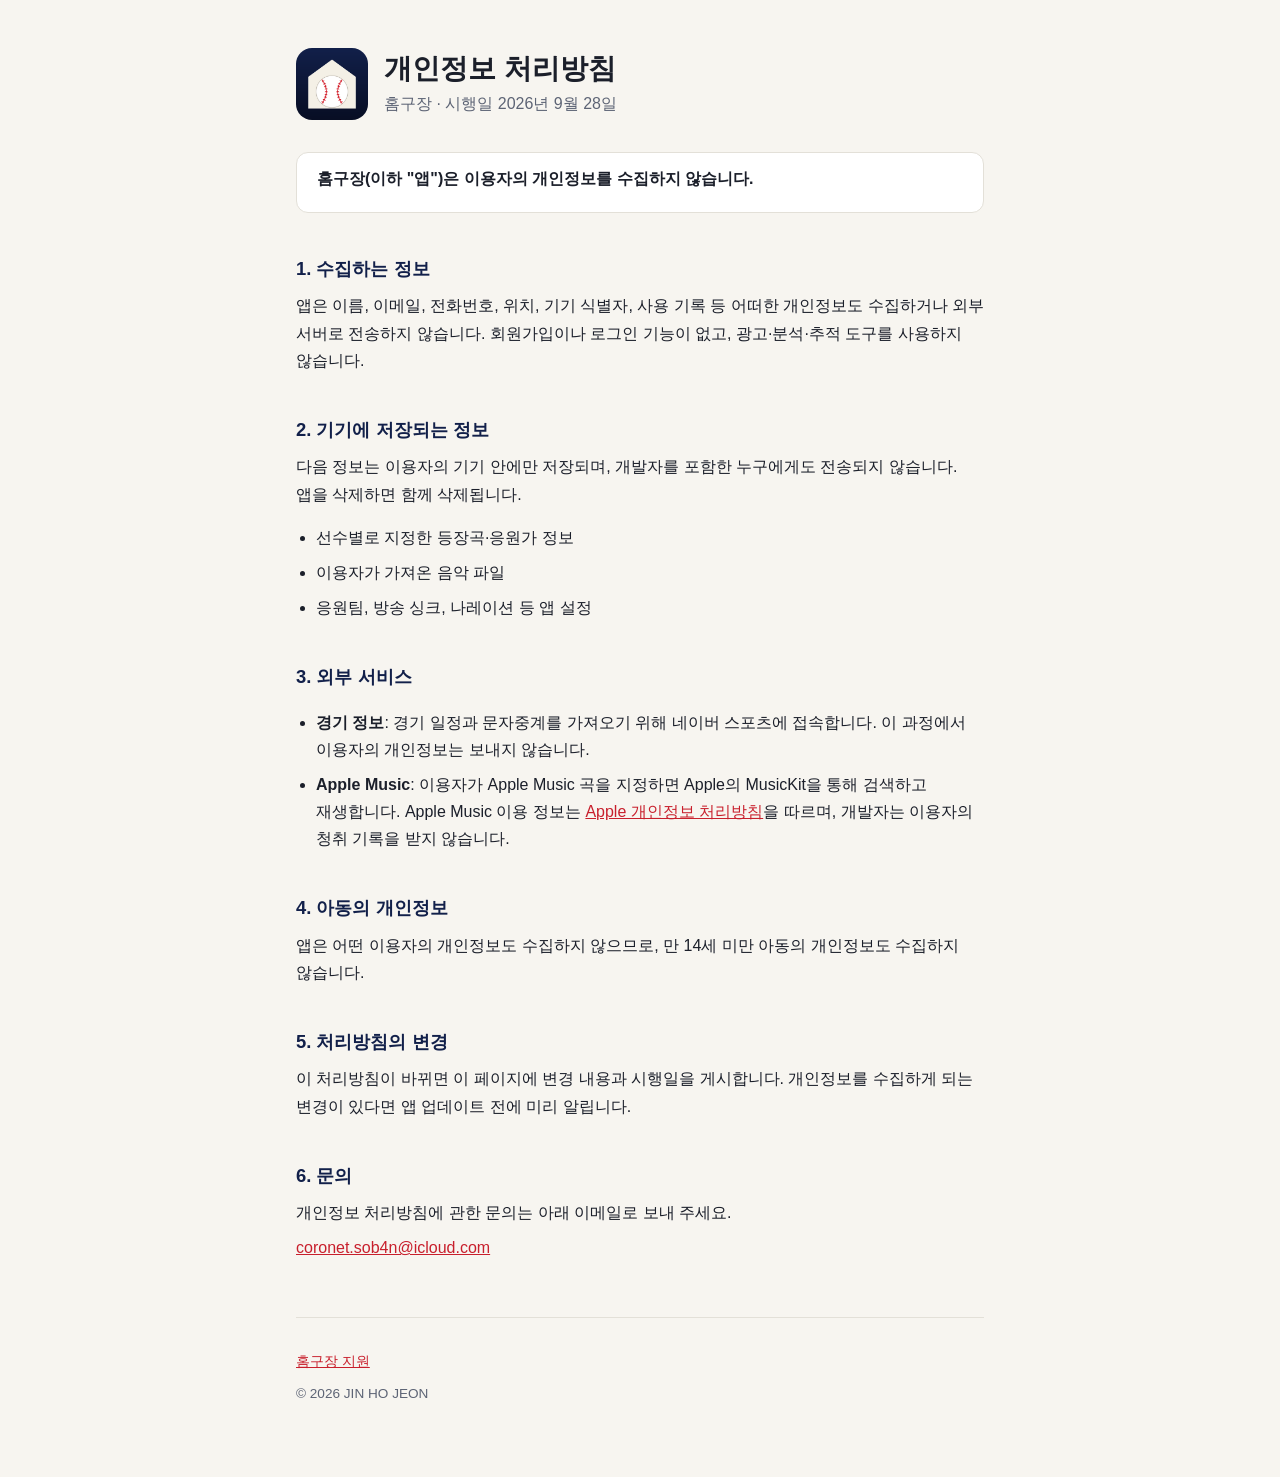
==== docs/privacy/index.html @ d22e084c "Add support and privacy policy pages for GitHub Pages Static pages under docs/ for the App Store sup" ====
<!doctype html>
<html lang="ko">
<head>
  <meta charset="utf-8">
  <meta name="viewport" content="width=device-width, initial-scale=1">
  <title>홈구장 개인정보 처리방침</title>
  <meta name="description" content="홈구장 앱의 개인정보 처리방침입니다. 홈구장은 이용자의 개인정보를 수집하지 않습니다.">
  <link rel="icon" href="../icon.png">
  <link rel="stylesheet" href="../style.css">
</head>
<body>
  <main>
    <header class="app">
      <img src="../icon.png" alt="홈구장 앱 아이콘">
      <div>
        <h1>개인정보 처리방침</h1>
        <p>홈구장 · 시행일 2026년 9월 28일</p>
      </div>
    </header>

    <div class="card">
      <p><strong>홈구장(이하 "앱")은 이용자의 개인정보를 수집하지 않습니다.</strong></p>
    </div>

    <h2>1. 수집하는 정보</h2>
    <p>앱은 이름, 이메일, 전화번호, 위치, 기기 식별자, 사용 기록 등 어떠한 개인정보도 수집하거나 외부 서버로 전송하지 않습니다. 회원가입이나 로그인 기능이 없고, 광고·분석·추적 도구를 사용하지 않습니다.</p>

    <h2>2. 기기에 저장되는 정보</h2>
    <p>다음 정보는 이용자의 기기 안에만 저장되며, 개발자를 포함한 누구에게도 전송되지 않습니다. 앱을 삭제하면 함께 삭제됩니다.</p>
    <ul>
      <li>선수별로 지정한 등장곡·응원가 정보</li>
      <li>이용자가 가져온 음악 파일</li>
      <li>응원팀, 방송 싱크, 나레이션 등 앱 설정</li>
    </ul>

    <h2>3. 외부 서비스</h2>
    <ul>
      <li><strong>경기 정보</strong>: 경기 일정과 문자중계를 가져오기 위해 네이버 스포츠에 접속합니다. 이 과정에서 이용자의 개인정보는 보내지 않습니다.</li>
      <li><strong>Apple Music</strong>: 이용자가 Apple Music 곡을 지정하면 Apple의 MusicKit을 통해 검색하고 재생합니다. Apple Music 이용 정보는 <a href="https://www.apple.com/kr/legal/privacy/">Apple 개인정보 처리방침</a>을 따르며, 개발자는 이용자의 청취 기록을 받지 않습니다.</li>
    </ul>

    <h2>4. 아동의 개인정보</h2>
    <p>앱은 어떤 이용자의 개인정보도 수집하지 않으므로, 만 14세 미만 아동의 개인정보도 수집하지 않습니다.</p>

    <h2>5. 처리방침의 변경</h2>
    <p>이 처리방침이 바뀌면 이 페이지에 변경 내용과 시행일을 게시합니다. 개인정보를 수집하게 되는 변경이 있다면 앱 업데이트 전에 미리 알립니다.</p>

    <h2>6. 문의</h2>
    <p>개인정보 처리방침에 관한 문의는 아래 이메일로 보내 주세요.</p>
    <p><a href="mailto:coronet.sob4n@icloud.com">coronet.sob4n@icloud.com</a></p>

    <footer>
      <nav class="links">
        <a href="../">홈구장 지원</a>
      </nav>
      <p>© 2026 JIN HO JEON</p>
    </footer>
  </main>
</body>
</html>
---- docs/style.css ----
:root {
  --bg: #f7f5f0;
  --surface: #ffffff;
  --text: #1b1f2a;
  --muted: #5d6475;
  --line: #e3e0d8;
  --accent: #c81f2c;
  --navy: #12204a;
}

@media (prefers-color-scheme: dark) {
  :root {
    --bg: #0b1024;
    --surface: #141b36;
    --text: #eceef4;
    --muted: #a3a9ba;
    --line: #262f52;
    --accent: #ff5a66;
    --navy: #c9d3f5;
  }
}

* { box-sizing: border-box; }

body {
  margin: 0;
  background: var(--bg);
  color: var(--text);
  font-family: -apple-system, BlinkMacSystemFont, "Apple SD Gothic Neo", "Noto Sans KR", sans-serif;
  line-height: 1.7;
  word-break: keep-all;
  overflow-wrap: anywhere;
}

main {
  max-width: 720px;
  margin: 0 auto;
  padding: 48px 16px 64px;
}

header.app {
  display: flex;
  align-items: center;
  gap: 16px;
  margin-bottom: 32px;
}

header.app img {
  width: 72px;
  height: 72px;
  border-radius: 16px;
  flex: none;
}

header.app h1 {
  margin: 0;
  font-size: 1.75rem;
  line-height: 1.3;
}

header.app p {
  margin: 2px 0 0;
  color: var(--muted);
}

h2 {
  margin: 40px 0 8px;
  font-size: 1.15rem;
  color: var(--navy);
}

p, li { margin: 8px 0; }

ul { padding-left: 1.25rem; }

a { color: var(--accent); }

.card {
  background: var(--surface);
  border: 1px solid var(--line);
  border-radius: 12px;
  padding: 4px 20px 12px;
  margin: 16px 0;
}

.meta {
  color: var(--muted);
  font-size: 0.9rem;
}

nav.links {
  display: flex;
  flex-wrap: wrap;
  gap: 8px 20px;
  margin-top: 16px;
}

footer {
  margin-top: 56px;
  padding-top: 16px;
  border-top: 1px solid var(--line);
  color: var(--muted);
  font-size: 0.85rem;
}
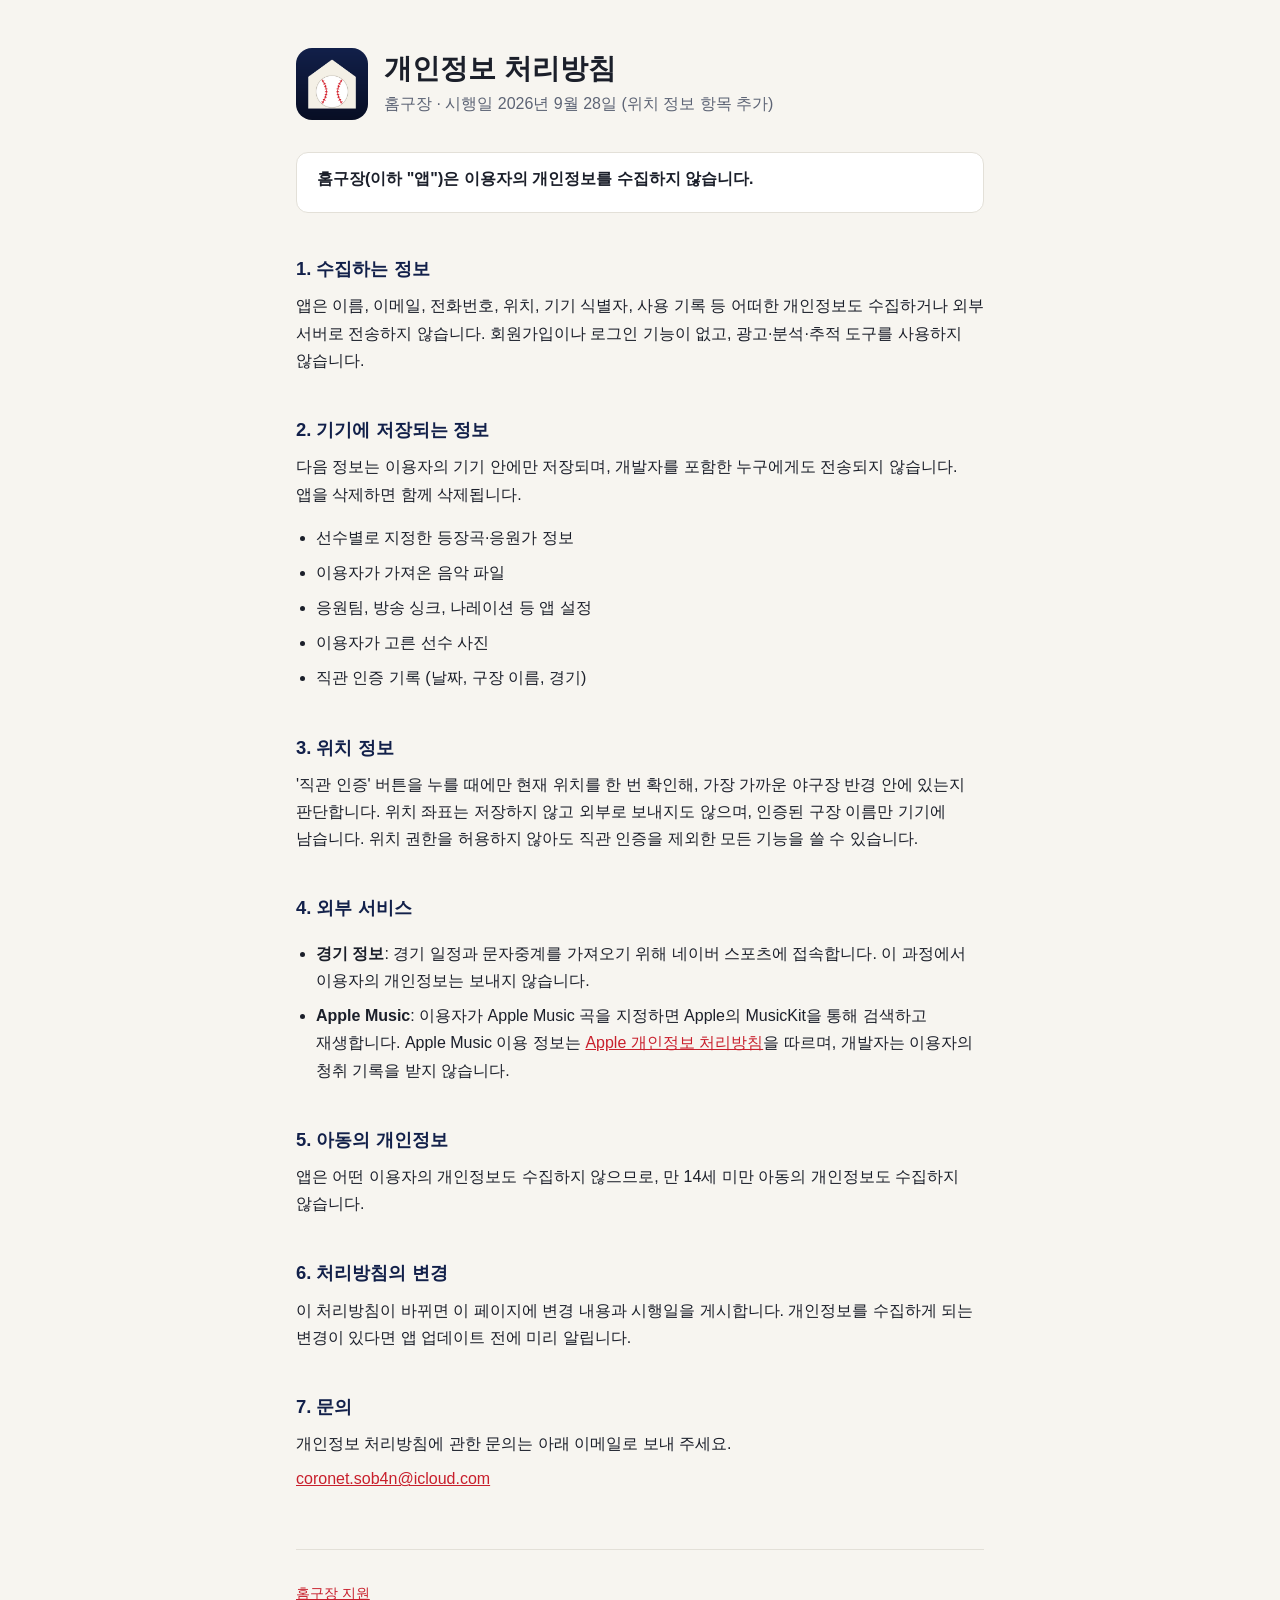
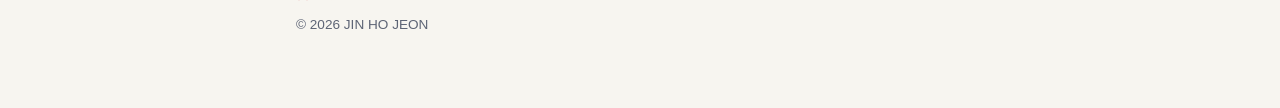
==== commit 72c435d5: "Live field view, inning-grouped relay, player photos, team themes, GPS check-in tiers - HomefieldCor" ====
--- a/docs/privacy/index.html
+++ b/docs/privacy/index.html
@@ -14,7 +14,7 @@
       <img src="../icon.png" alt="홈구장 앱 아이콘">
       <div>
         <h1>개인정보 처리방침</h1>
-        <p>홈구장 · 시행일 2026년 9월 28일</p>
+        <p>홈구장 · 시행일 2026년 9월 28일 (위치 정보 항목 추가)</p>
       </div>
     </header>
 
@@ -31,21 +31,26 @@
       <li>선수별로 지정한 등장곡·응원가 정보</li>
       <li>이용자가 가져온 음악 파일</li>
       <li>응원팀, 방송 싱크, 나레이션 등 앱 설정</li>
+      <li>이용자가 고른 선수 사진</li>
+      <li>직관 인증 기록 (날짜, 구장 이름, 경기)</li>
     </ul>
 
-    <h2>3. 외부 서비스</h2>
+    <h2>3. 위치 정보</h2>
+    <p>'직관 인증' 버튼을 누를 때에만 현재 위치를 한 번 확인해, 가장 가까운 야구장 반경 안에 있는지 판단합니다. 위치 좌표는 저장하지 않고 외부로 보내지도 않으며, 인증된 구장 이름만 기기에 남습니다. 위치 권한을 허용하지 않아도 직관 인증을 제외한 모든 기능을 쓸 수 있습니다.</p>
+
+    <h2>4. 외부 서비스</h2>
     <ul>
       <li><strong>경기 정보</strong>: 경기 일정과 문자중계를 가져오기 위해 네이버 스포츠에 접속합니다. 이 과정에서 이용자의 개인정보는 보내지 않습니다.</li>
       <li><strong>Apple Music</strong>: 이용자가 Apple Music 곡을 지정하면 Apple의 MusicKit을 통해 검색하고 재생합니다. Apple Music 이용 정보는 <a href="https://www.apple.com/kr/legal/privacy/">Apple 개인정보 처리방침</a>을 따르며, 개발자는 이용자의 청취 기록을 받지 않습니다.</li>
     </ul>
 
-    <h2>4. 아동의 개인정보</h2>
+    <h2>5. 아동의 개인정보</h2>
     <p>앱은 어떤 이용자의 개인정보도 수집하지 않으므로, 만 14세 미만 아동의 개인정보도 수집하지 않습니다.</p>
 
-    <h2>5. 처리방침의 변경</h2>
+    <h2>6. 처리방침의 변경</h2>
     <p>이 처리방침이 바뀌면 이 페이지에 변경 내용과 시행일을 게시합니다. 개인정보를 수집하게 되는 변경이 있다면 앱 업데이트 전에 미리 알립니다.</p>
 
-    <h2>6. 문의</h2>
+    <h2>7. 문의</h2>
     <p>개인정보 처리방침에 관한 문의는 아래 이메일로 보내 주세요.</p>
     <p><a href="mailto:coronet.sob4n@icloud.com">coronet.sob4n@icloud.com</a></p>
 
